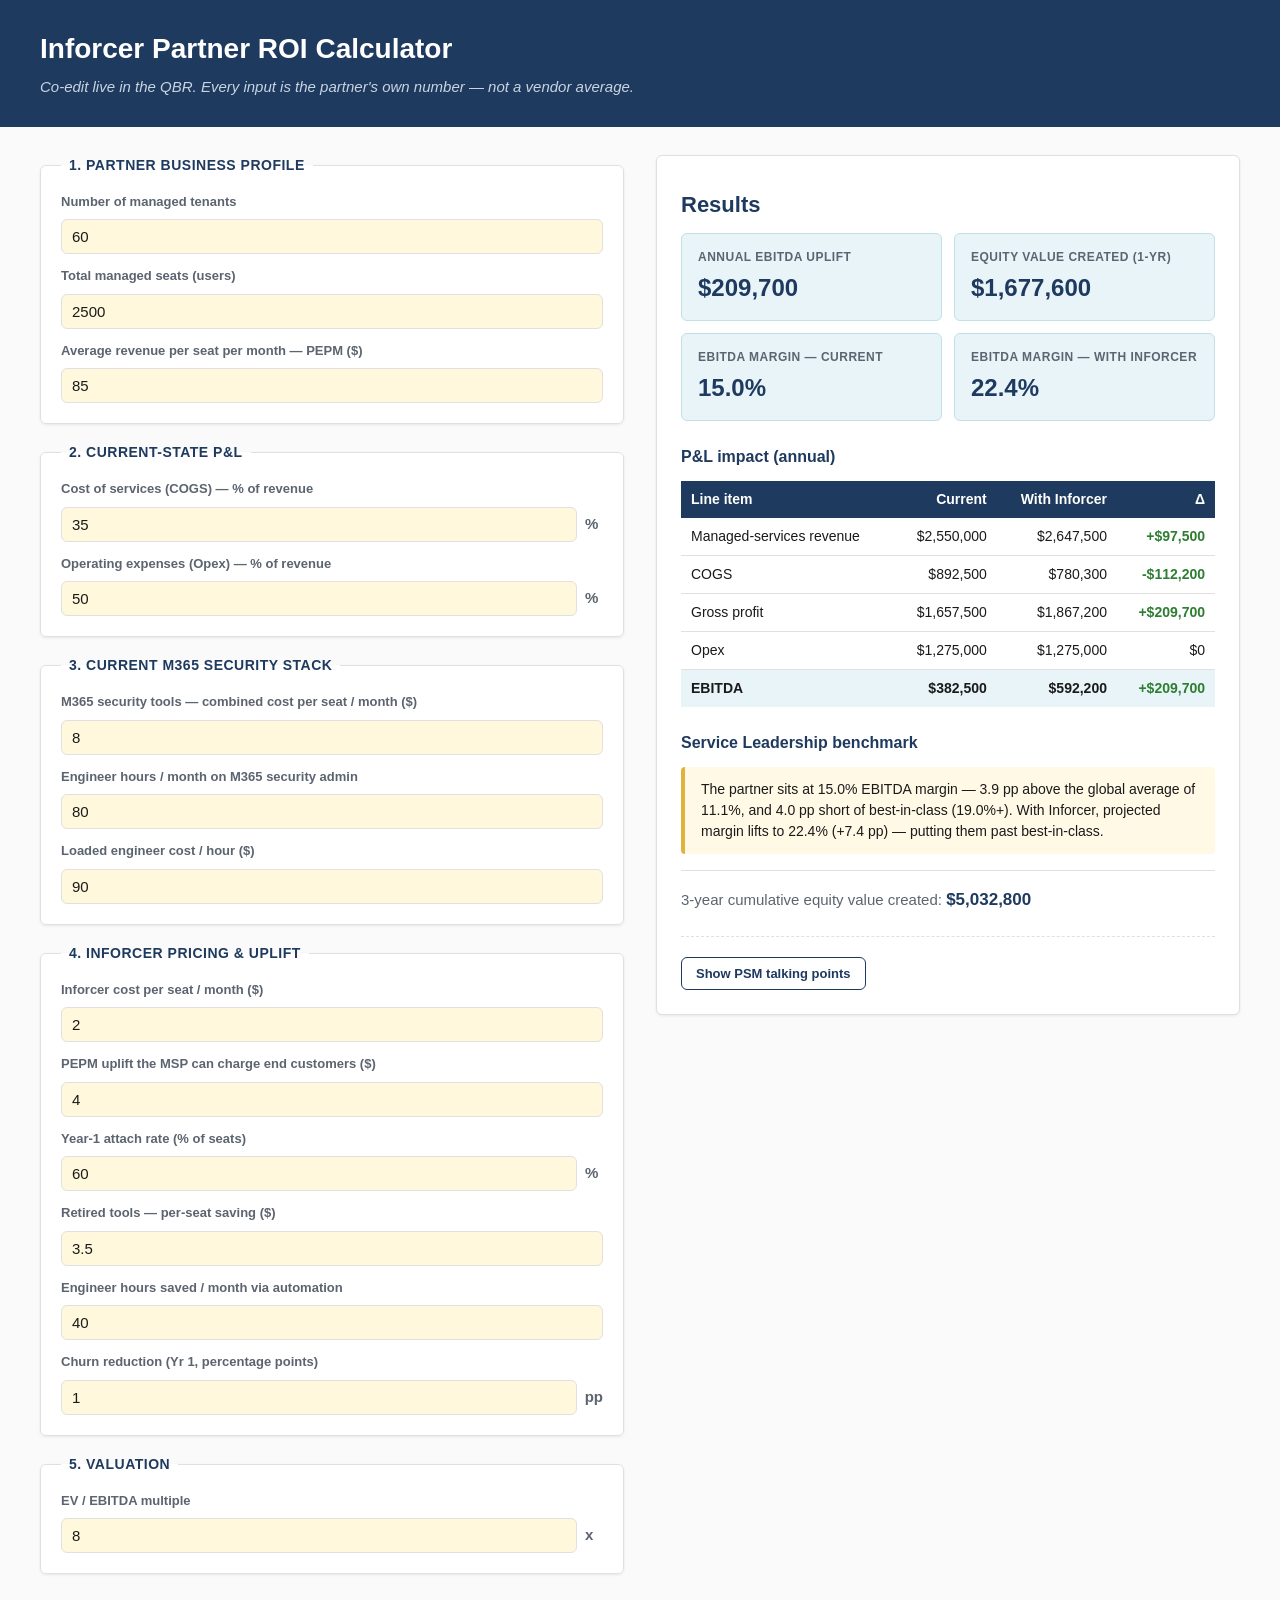
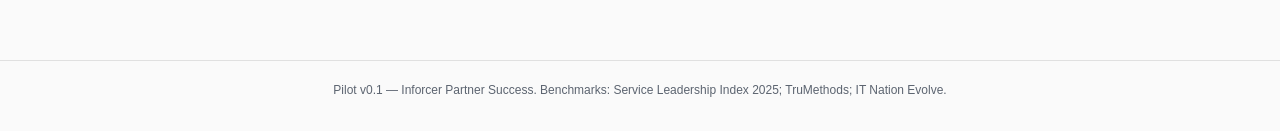
==== index.html @ 30054db0 "Add files via upload" ====
<!DOCTYPE html>
<html lang="en">
<head>
  <meta charset="UTF-8" />
  <meta name="viewport" content="width=device-width, initial-scale=1.0" />
  <title>Inforcer Partner ROI Calculator</title>
  <link rel="stylesheet" href="styles.css" />
</head>
<body>

  <header>
    <h1>Inforcer Partner ROI Calculator</h1>
    <p class="subtitle">
      Co-edit live in the QBR. Every input is the partner's own number — not a vendor average.
    </p>
  </header>

  <main>

    <!-- ============================================ -->
    <!-- LEFT SIDE: INPUTS                            -->
    <!-- ============================================ -->
    <section class="inputs">

      <!-- Group 1: Partner business profile -->
      <fieldset>
        <legend>1. Partner business profile</legend>

        <div class="field">
          <label for="tenants">Number of managed tenants</label>
          <input type="number" id="tenants" value="60" min="0" />
        </div>

        <div class="field">
          <label for="seats">Total managed seats (users)</label>
          <input type="number" id="seats" value="2500" min="0" />
        </div>

        <div class="field">
          <label for="pepm">Average revenue per seat per month — PEPM ($)</label>
          <input type="number" id="pepm" value="85" min="0" step="0.01" />
        </div>
      </fieldset>

      <!-- Group 2: Current P&L -->
      <fieldset>
        <legend>2. Current-state P&amp;L</legend>

        <div class="field">
          <label for="cogsPct">Cost of services (COGS) — % of revenue</label>
          <input type="number" id="cogsPct" value="35" min="0" max="100" step="0.1" />
          <span class="suffix">%</span>
        </div>

        <div class="field">
          <label for="opexPct">Operating expenses (Opex) — % of revenue</label>
          <input type="number" id="opexPct" value="50" min="0" max="100" step="0.1" />
          <span class="suffix">%</span>
        </div>
      </fieldset>

      <!-- Group 3: Current M365 security stack -->
      <fieldset>
        <legend>3. Current M365 security stack</legend>

        <div class="field">
          <label for="stackPerSeat">M365 security tools — combined cost per seat / month ($)</label>
          <input type="number" id="stackPerSeat" value="8" min="0" step="0.01" />
        </div>

        <div class="field">
          <label for="hrsMonth">Engineer hours / month on M365 security admin</label>
          <input type="number" id="hrsMonth" value="80" min="0" />
        </div>

        <div class="field">
          <label for="hrRate">Loaded engineer cost / hour ($)</label>
          <input type="number" id="hrRate" value="90" min="0" step="0.01" />
        </div>
      </fieldset>

      <!-- Group 4: Inforcer pricing & uplift -->
      <fieldset>
        <legend>4. Inforcer pricing &amp; uplift</legend>

        <div class="field">
          <label for="inforcerCost">Inforcer cost per seat / month ($)</label>
          <input type="number" id="inforcerCost" value="2" min="0" step="0.01" />
        </div>

        <div class="field">
          <label for="pepmUplift">PEPM uplift the MSP can charge end customers ($)</label>
          <input type="number" id="pepmUplift" value="4" min="0" step="0.01" />
        </div>

        <div class="field">
          <label for="attach">Year-1 attach rate (% of seats)</label>
          <input type="number" id="attach" value="60" min="0" max="100" step="1" />
          <span class="suffix">%</span>
        </div>

        <div class="field">
          <label for="toolSave">Retired tools — per-seat saving ($)</label>
          <input type="number" id="toolSave" value="3.5" min="0" step="0.01" />
        </div>

        <div class="field">
          <label for="hrsSaved">Engineer hours saved / month via automation</label>
          <input type="number" id="hrsSaved" value="40" min="0" />
        </div>

        <div class="field">
          <label for="churnRed">Churn reduction (Yr 1, percentage points)</label>
          <input type="number" id="churnRed" value="1" min="0" max="100" step="0.1" />
          <span class="suffix">pp</span>
        </div>
      </fieldset>

      <!-- Group 5: Valuation -->
      <fieldset>
        <legend>5. Valuation</legend>

        <div class="field">
          <label for="multiple">EV / EBITDA multiple</label>
          <input type="number" id="multiple" value="8" min="0" step="0.1" />
          <span class="suffix">x</span>
        </div>
      </fieldset>

    </section>

    <!-- ============================================ -->
    <!-- RIGHT SIDE: OUTPUTS                          -->
    <!-- ============================================ -->
    <section class="outputs">

      <h2>Results</h2>

      <!-- Headline KPIs -->
      <div class="kpi-grid">
        <div class="kpi">
          <div class="kpi-label">Annual EBITDA uplift</div>
          <div class="kpi-value" id="out-ebitda-uplift">—</div>
        </div>
        <div class="kpi">
          <div class="kpi-label">Equity value created (1-yr)</div>
          <div class="kpi-value" id="out-equity-value">—</div>
        </div>
        <div class="kpi">
          <div class="kpi-label">EBITDA margin — current</div>
          <div class="kpi-value" id="out-margin-current">—</div>
        </div>
        <div class="kpi">
          <div class="kpi-label">EBITDA margin — with Inforcer</div>
          <div class="kpi-value" id="out-margin-new">—</div>
        </div>
      </div>

      <!-- P&L breakdown -->
      <h3>P&amp;L impact (annual)</h3>
      <table class="pl-table">
        <thead>
          <tr>
            <th>Line item</th>
            <th>Current</th>
            <th>With Inforcer</th>
            <th>Δ</th>
          </tr>
        </thead>
        <tbody>
          <tr>
            <td>Managed-services revenue</td>
            <td id="out-rev-c">—</td>
            <td id="out-rev-n">—</td>
            <td id="out-rev-d">—</td>
          </tr>
          <tr>
            <td>COGS</td>
            <td id="out-cogs-c">—</td>
            <td id="out-cogs-n">—</td>
            <td id="out-cogs-d">—</td>
          </tr>
          <tr>
            <td>Gross profit</td>
            <td id="out-gp-c">—</td>
            <td id="out-gp-n">—</td>
            <td id="out-gp-d">—</td>
          </tr>
          <tr>
            <td>Opex</td>
            <td id="out-opex-c">—</td>
            <td id="out-opex-n">—</td>
            <td id="out-opex-d">—</td>
          </tr>
          <tr class="total-row">
            <td>EBITDA</td>
            <td id="out-ebitda-c">—</td>
            <td id="out-ebitda-n">—</td>
            <td id="out-ebitda-d">—</td>
          </tr>
        </tbody>
      </table>

      <!-- Benchmark -->
      <h3>Service Leadership benchmark</h3>
      <p class="benchmark" id="out-benchmark">
        Fill the form to see how this partner compares to the global MSP average (11.1%) and best-in-class (19%+).
      </p>

      <!-- 3-yr cumulative -->
      <p class="cumulative">
        3-year cumulative equity value created: <strong id="out-equity-3yr">—</strong>
      </p>

      <!-- PSM talking points (hidden by default — toggle on for internal use) -->
      <div class="psm-notes">
        <button
          id="toggle-anchors"
          class="toggle"
          type="button"
          aria-expanded="false"
          aria-controls="anchors-list"
        >Show PSM talking points</button>

        <ol id="anchors-list" class="anchors hidden">
          <li id="anchor-1">—</li>
          <li id="anchor-2">—</li>
          <li id="anchor-3">—</li>
          <li id="anchor-4">—</li>
          <li id="anchor-5">—</li>
          <li id="anchor-6">—</li>
        </ol>
      </div>

    </section>

  </main>

  <footer>
    <p>
      Pilot v0.1 — Inforcer Partner Success.
      Benchmarks: Service Leadership Index 2025; TruMethods; IT Nation Evolve.
    </p>
  </footer>

  <script src="script.js"></script>
</body>
</html>
---- styles.css ----
/* ============================================================
   Inforcer Partner ROI Calculator — styles
   ============================================================ */

/* ---- 1. Design tokens (colours, fonts, spacing) ---- */
:root {
  --navy: #1F3A5F;
  --navy-dark: #14253D;
  --accent: #2E86AB;
  --result-bg: #E8F4F8;
  --input-bg: #FFF8DC;
  --section-bg: #F2F2F2;
  --page-bg: #FAFAFA;
  --border: #E0E0E0;
  --text: #1A1A1A;
  --text-muted: #5C6470;
  --positive: #2E7D32;
  --negative: #C62828;

  --font-body: "Arial", "Helvetica Neue", Helvetica, sans-serif;
  --radius: 6px;
  --shadow: 0 1px 3px rgba(0, 0, 0, 0.08);
}

/* ---- 2. Reset + base ---- */
* {
  box-sizing: border-box;
}

body {
  font-family: var(--font-body);
  font-size: 15px;
  line-height: 1.5;
  color: var(--text);
  background: var(--page-bg);
  margin: 0;
  padding: 0;
}

h1, h2, h3 {
  color: var(--navy);
  margin: 0 0 12px 0;
}

h1 { font-size: 28px; font-weight: 700; }
h2 { font-size: 22px; font-weight: 700; margin-top: 8px; }
h3 { font-size: 16px; font-weight: 700; margin-top: 24px; }

p { margin: 0 0 12px 0; }

/* ---- 3. Page chrome (header, footer) ---- */
header {
  background: var(--navy);
  color: white;
  padding: 28px 40px;
}

header h1 { color: white; margin-bottom: 6px; }

.subtitle {
  color: #C8D4E1;
  font-style: italic;
  margin: 0;
}

footer {
  text-align: center;
  padding: 20px;
  color: var(--text-muted);
  font-size: 12px;
  border-top: 1px solid var(--border);
  margin-top: 40px;
}

/* ---- 4. Main two-column layout ---- */
main {
  max-width: 1280px;
  margin: 0 auto;
  padding: 28px 40px;
  display: grid;
  grid-template-columns: 1fr 1fr;
  gap: 32px;
}

/* On screens narrower than 900px, stack to one column */
@media (max-width: 900px) {
  main { grid-template-columns: 1fr; padding: 20px; }
  header { padding: 20px; }
}

/* ---- 5. Inputs side ---- */
.inputs fieldset {
  border: 1px solid var(--border);
  border-radius: var(--radius);
  padding: 16px 20px 20px 20px;
  margin: 0 0 18px 0;
  background: white;
  box-shadow: var(--shadow);
}

.inputs legend {
  font-weight: 700;
  color: var(--navy);
  padding: 0 8px;
  font-size: 14px;
  text-transform: uppercase;
  letter-spacing: 0.5px;
}

.field {
  display: flex;
  flex-wrap: wrap;          /* label wraps to its own line */
  align-items: center;
  gap: 8px;
  margin-bottom: 12px;
}

.field:last-child { margin-bottom: 0; }

.field label {
  flex-basis: 100%;          /* label takes the whole row */
  font-size: 13px;
  color: var(--text-muted);
  font-weight: 600;
}

.field input {
  flex: 1;                   /* input fills the remaining row */
  min-width: 0;
  padding: 8px 10px;
  font-family: var(--font-body);
  font-size: 15px;
  color: var(--text);
  background: var(--input-bg);
  border: 1px solid var(--border);
  border-radius: var(--radius);
}

.field input:focus {
  outline: none;
  border-color: var(--accent);
  box-shadow: 0 0 0 3px rgba(46, 134, 171, 0.18);
}

.field .suffix {
  font-weight: 600;
  color: var(--text-muted);
  min-width: 18px;
}

/* ---- 6. Outputs side ---- */
.outputs {
  background: white;
  border: 1px solid var(--border);
  border-radius: var(--radius);
  padding: 24px;
  box-shadow: var(--shadow);
  align-self: start;          /* don't stretch to match inputs height */
}

/* KPI grid: 2x2 on desktop, stacks on narrow screens */
.kpi-grid {
  display: grid;
  grid-template-columns: 1fr 1fr;
  gap: 12px;
  margin-bottom: 20px;
}

@media (max-width: 500px) {
  .kpi-grid { grid-template-columns: 1fr; }
}

.kpi {
  background: var(--result-bg);
  border: 1px solid #BFDFE9;
  border-radius: var(--radius);
  padding: 14px 16px;
}

.kpi-label {
  font-size: 12px;
  color: var(--text-muted);
  text-transform: uppercase;
  letter-spacing: 0.5px;
  font-weight: 600;
  margin-bottom: 4px;
}

.kpi-value {
  font-size: 24px;
  font-weight: 700;
  color: var(--navy);
}

/* P&L table */
.pl-table {
  width: 100%;
  border-collapse: collapse;
  margin-bottom: 8px;
  font-size: 14px;
}

.pl-table th,
.pl-table td {
  padding: 8px 10px;
  text-align: right;
  border-bottom: 1px solid var(--border);
}

.pl-table th:first-child,
.pl-table td:first-child {
  text-align: left;
}

.pl-table thead th {
  background: var(--navy);
  color: white;
  font-weight: 700;
  border-bottom: none;
}

.pl-table tbody tr:hover {
  background: #FAFCFD;
}

.pl-table .total-row {
  font-weight: 700;
  background: var(--result-bg);
}

.pl-table .total-row td {
  border-bottom: none;
}

/* Delta colour helpers — JavaScript will add these classes */
.positive { color: var(--positive); font-weight: 600; }
.negative { color: var(--negative); font-weight: 600; }

/* Benchmark callout */
.benchmark {
  background: #FFF9E6;
  border-left: 4px solid #E0B341;
  padding: 12px 16px;
  border-radius: 4px;
  font-size: 14px;
  color: var(--text);
}

.cumulative {
  margin-top: 16px;
  padding-top: 16px;
  border-top: 1px solid var(--border);
  color: var(--text-muted);
}

.cumulative strong {
  color: var(--navy);
  font-size: 17px;
}

/* PSM talking-points block */
.psm-notes {
  margin-top: 24px;
  padding-top: 20px;
  border-top: 1px dashed var(--border);
}

.toggle {
  background: white;
  color: var(--navy);
  border: 1px solid var(--navy);
  padding: 8px 14px;
  border-radius: var(--radius);
  font-family: var(--font-body);
  font-size: 13px;
  font-weight: 600;
  cursor: pointer;
  transition: background 0.15s ease;
}

.toggle:hover {
  background: var(--navy);
  color: white;
}

.anchors {
  margin: 16px 0 0 0;
  padding: 16px 16px 16px 36px;
  background: #FFF3F0;
  border-left: 4px solid #C44536;
  border-radius: 4px;
  font-size: 14px;
}

.anchors::before {
  content: "PSM only — internal talking points";
  display: block;
  font-size: 11px;
  font-weight: 700;
  color: #C44536;
  text-transform: uppercase;
  letter-spacing: 0.5px;
  margin-left: -20px;
  margin-bottom: 10px;
}

.anchors li {
  margin-bottom: 8px;
  line-height: 1.45;
}

.anchors li:last-child { margin-bottom: 0; }

.hidden { display: none; }
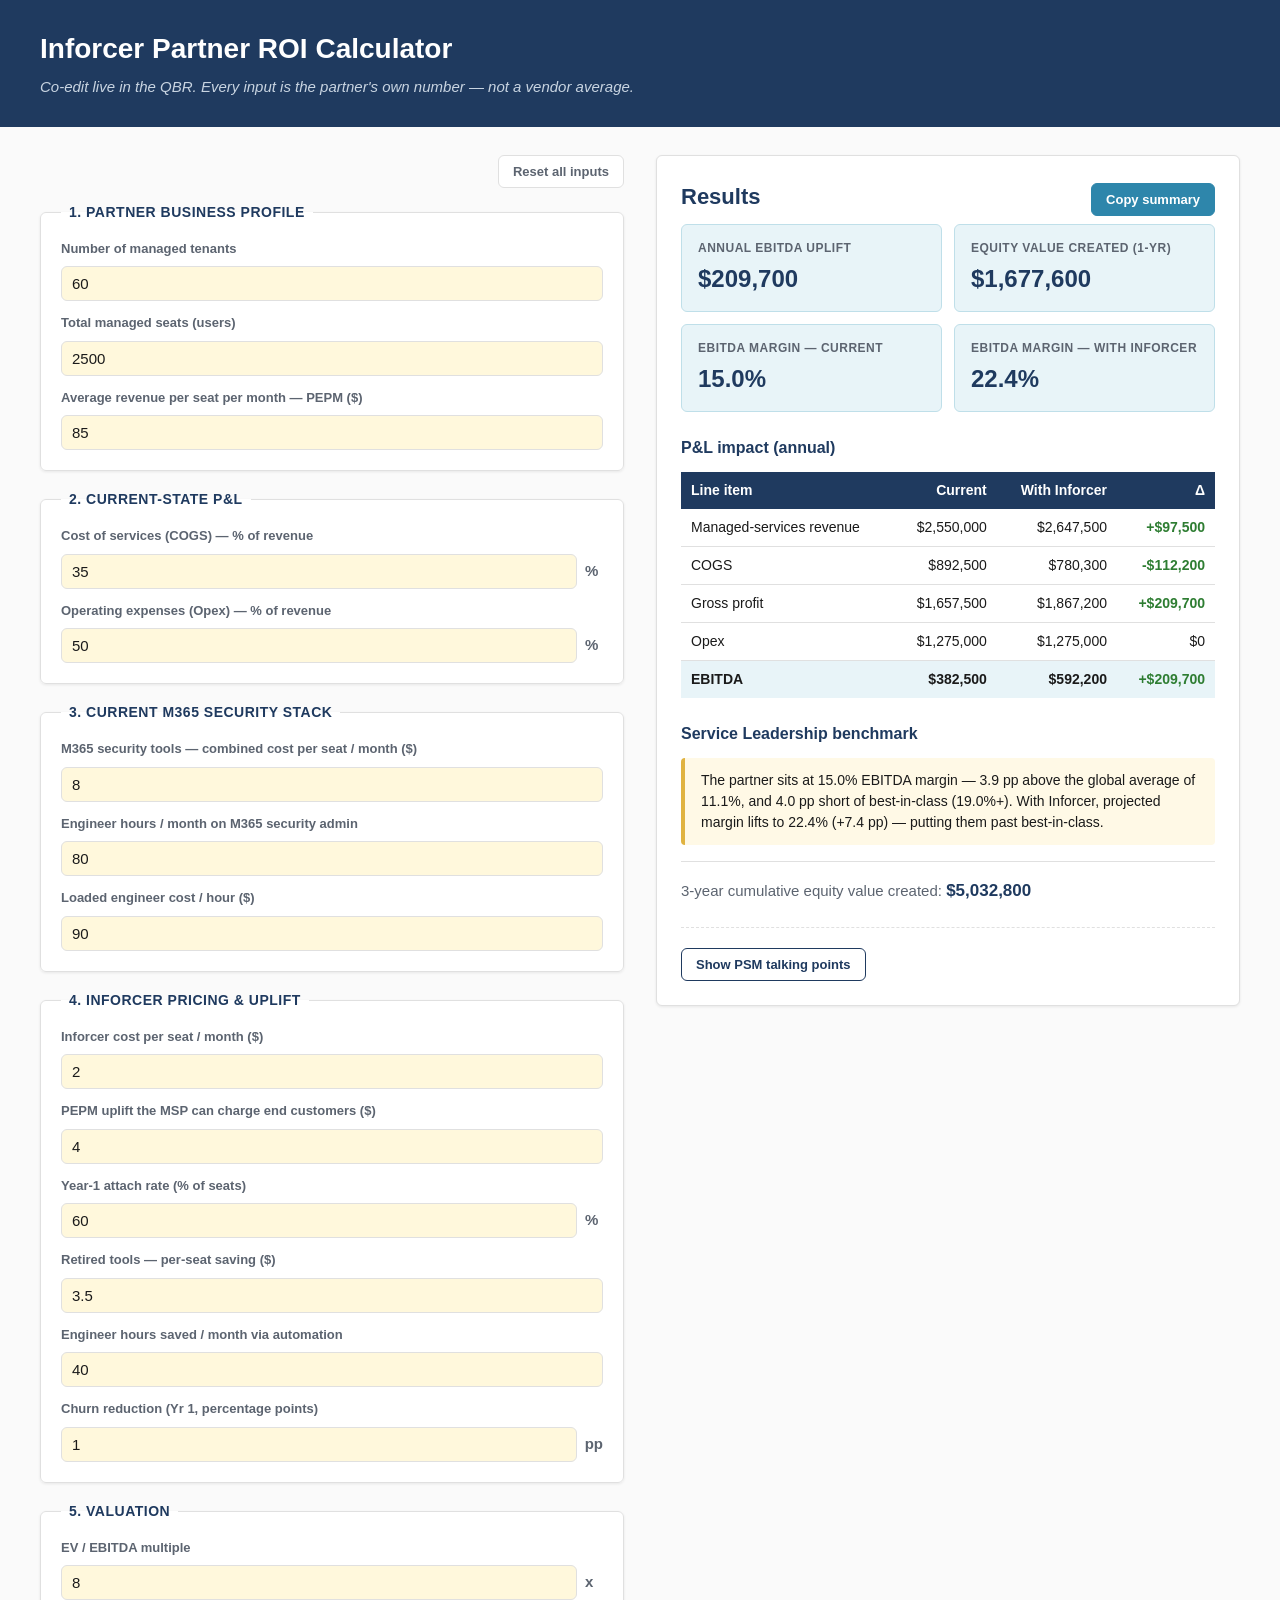
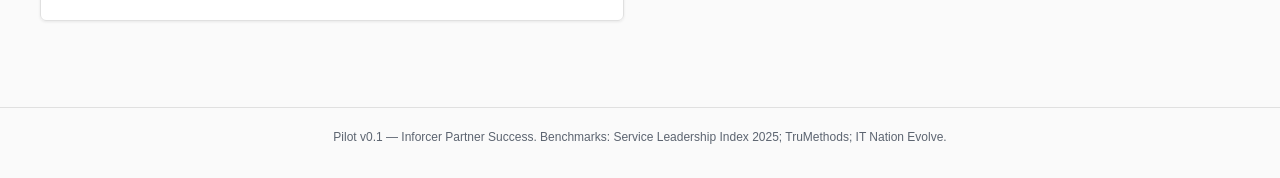
==== commit 50ebc533: "Add files via upload v0.2 — Add Reset, Copy summary, Print-to-PDF" ====
--- a/index.html
+++ b/index.html
@@ -15,12 +15,25 @@
     </p>
   </header>
 
+  <!-- Print-only header. Hidden on screen, shows on Cmd/Ctrl+P -->
+  <div class="print-only print-header">
+    <h1>Inforcer Partner ROI — Summary</h1>
+    <p>Prepared <span id="print-date"></span> · All figures derived from partner-supplied inputs.</p>
+  </div>
+
   <main>
 
     <!-- ============================================ -->
     <!-- LEFT SIDE: INPUTS                            -->
     <!-- ============================================ -->
     <section class="inputs">
+
+      <!-- Toolbar: Reset button sits above the input groups -->
+      <div class="toolbar">
+        <button id="reset-inputs" type="button" class="btn-secondary">
+          Reset all inputs
+        </button>
+      </div>
 
       <!-- Group 1: Partner business profile -->
       <fieldset>
@@ -134,7 +147,13 @@
     <!-- ============================================ -->
     <section class="outputs">
 
-      <h2>Results</h2>
+      <!-- Toolbar: Results heading + Copy summary button on one row -->
+      <div class="outputs-header">
+        <h2>Results</h2>
+        <button id="copy-summary" type="button" class="btn-primary">
+          Copy summary
+        </button>
+      </div>
 
       <!-- Headline KPIs -->
       <div class="kpi-grid">
--- a/styles.css
+++ b/styles.css
@@ -312,3 +312,119 @@
 .anchors li:last-child { margin-bottom: 0; }
 
 .hidden { display: none; }
+
+/* ---- 8. Toolbar + secondary/primary buttons ---- */
+.toolbar {
+  margin-bottom: 14px;
+  display: flex;
+  justify-content: flex-end;
+}
+
+.btn-secondary,
+.btn-primary {
+  font-family: var(--font-body);
+  font-size: 13px;
+  font-weight: 600;
+  padding: 8px 14px;
+  border-radius: var(--radius);
+  cursor: pointer;
+  transition: background 0.15s ease, color 0.15s ease, border-color 0.15s ease;
+}
+
+.btn-secondary {
+  background: white;
+  color: var(--text-muted);
+  border: 1px solid var(--border);
+}
+
+.btn-secondary:hover {
+  background: var(--section-bg);
+  color: var(--text);
+}
+
+.btn-primary {
+  background: var(--accent);
+  color: white;
+  border: 1px solid var(--accent);
+}
+
+.btn-primary:hover {
+  background: #246B8C;
+  border-color: #246B8C;
+}
+
+/* Two-second visual confirmation after Copy clicked */
+.btn-primary.copied {
+  background: var(--positive);
+  border-color: var(--positive);
+}
+
+.outputs-header {
+  display: flex;
+  justify-content: space-between;
+  align-items: baseline;
+  gap: 12px;
+  margin-bottom: 8px;
+}
+
+.outputs-header h2 { margin: 0; }
+
+/* ---- 9. Print stylesheet ---- */
+/* Default: hide print-only block on screen */
+.print-only { display: none; }
+.print-header h1 { color: var(--navy); margin-bottom: 4px; }
+.print-header p { color: var(--text-muted); font-size: 13px; }
+
+@media print {
+  /* Strip away anything that isn't the partner-facing leave-behind */
+  header,
+  footer,
+  .inputs,
+  .toolbar,
+  .outputs-header button,
+  .psm-notes {
+    display: none !important;
+  }
+
+  /* Reveal the print-only header instead */
+  .print-only { display: block; }
+  .print-header {
+    padding: 0 0 12px 0;
+    border-bottom: 2px solid var(--navy);
+    margin-bottom: 16px;
+  }
+
+  /* Stretch outputs to fill the page */
+  body { background: white; font-size: 11pt; }
+  main {
+    display: block;
+    max-width: 100%;
+    padding: 16px 24px;
+  }
+  .outputs {
+    box-shadow: none;
+    border: none;
+    padding: 0;
+  }
+
+  /* Keep KPIs and tables from splitting across pages */
+  .kpi-grid,
+  .pl-table,
+  .benchmark {
+    page-break-inside: avoid;
+  }
+
+  /* Lighten heavy backgrounds — saves toner, prints cleaner */
+  .pl-table thead th {
+    background: white;
+    color: var(--navy);
+    border-bottom: 2px solid var(--navy);
+  }
+  .pl-table .total-row {
+    background: var(--section-bg);
+  }
+  .kpi {
+    background: var(--section-bg);
+    border-color: var(--border);
+  }
+}
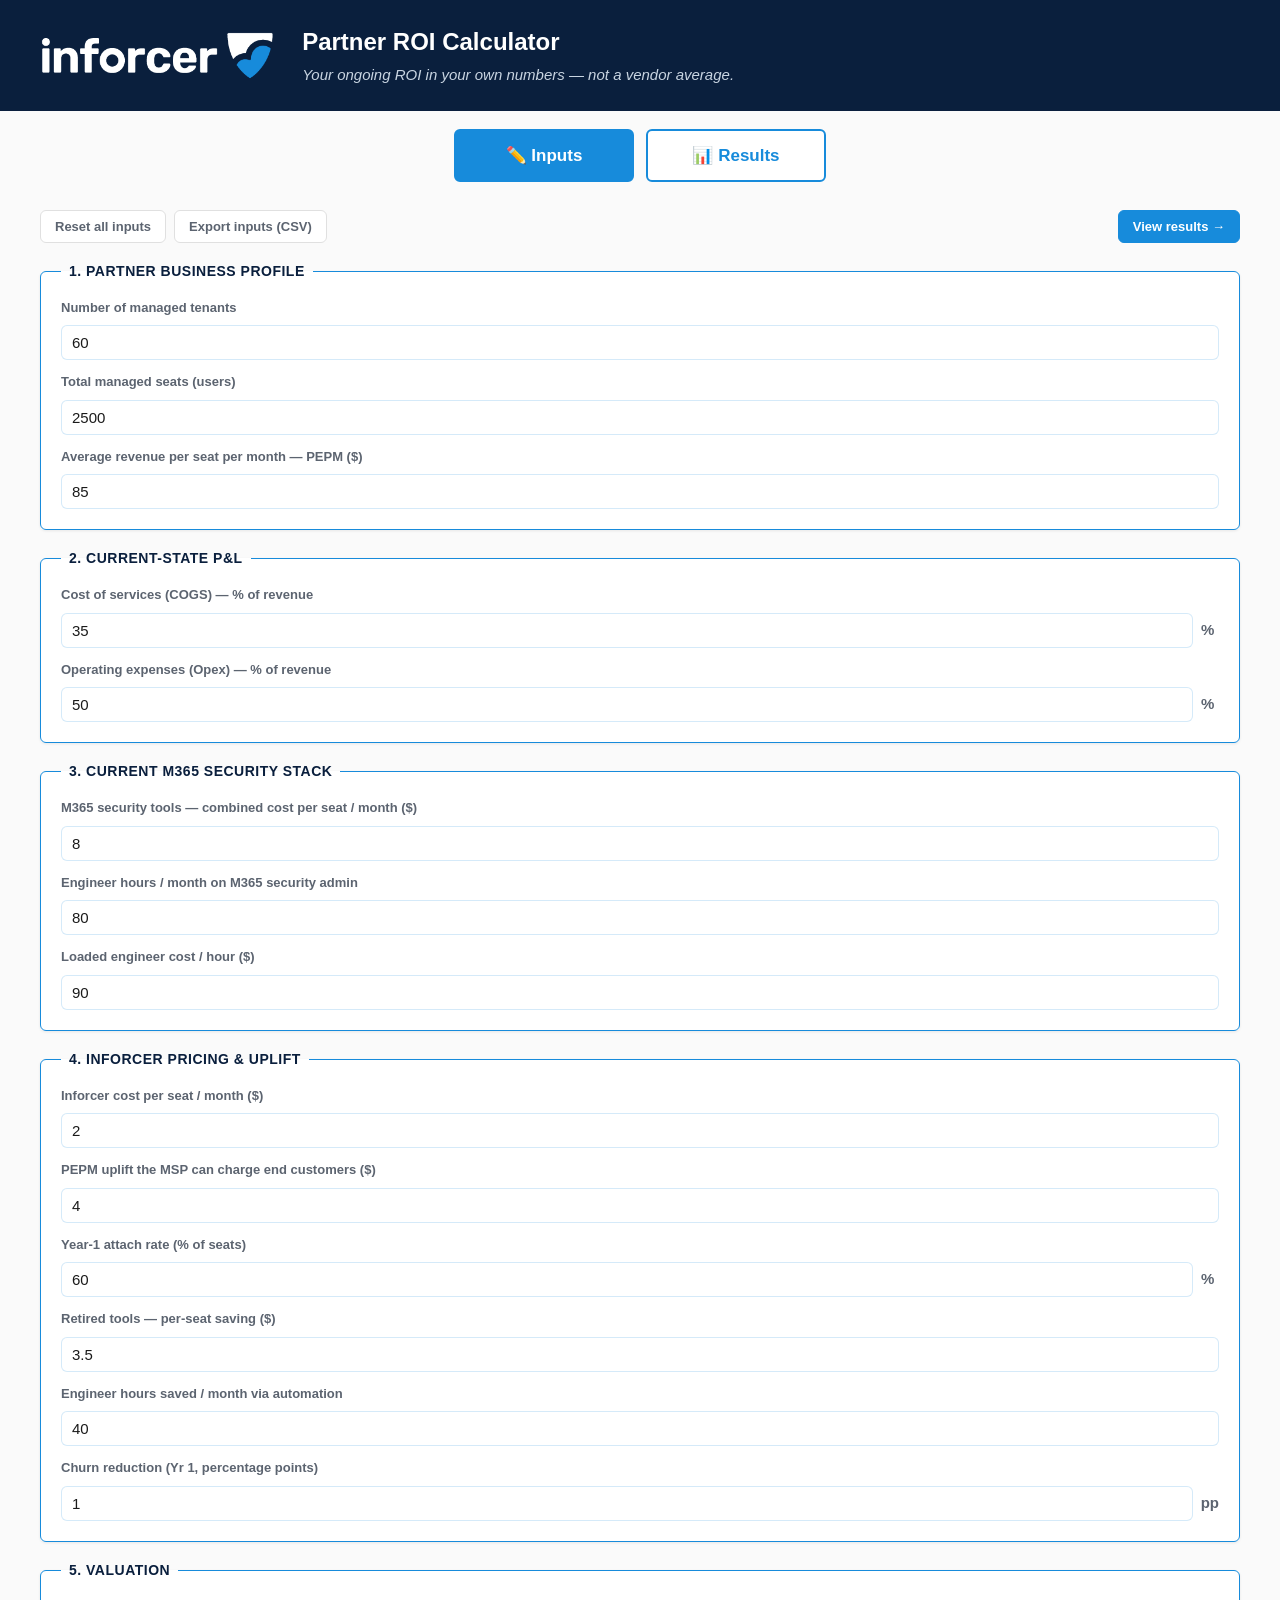
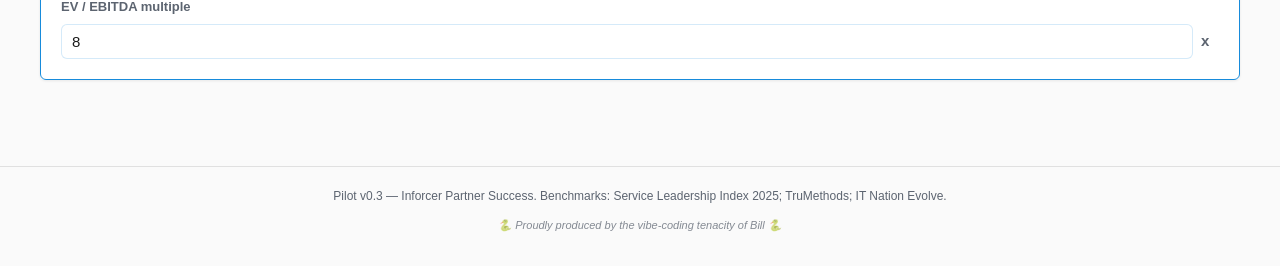
==== commit 802185d4: "Add files via upload v0.3 polish: faded input outlines, brand-blue buttons, KPI icons, hero cumulati" ====
--- a/index.html
+++ b/index.html
@@ -8,11 +8,23 @@
 </head>
 <body>
 
+  <!-- ============================================ -->
+  <!-- HEADER / BRAND BANNER                        -->
+  <!-- ============================================ -->
+  <!-- The .brand block holds the Inforcer logo (white wordmark + blue
+       tick). To swap for a different version, replace the src below. -->
   <header>
-    <h1>Inforcer Partner ROI Calculator</h1>
-    <p class="subtitle">
-      Co-edit live in the QBR. Every input is the partner's own number — not a vendor average.
-    </p>
+    <div class="header-inner">
+      <div class="brand">
+        <img src="inforcer-logo.png" alt="Inforcer" />
+      </div>
+      <div class="brand-text">
+        <h1>Partner ROI Calculator</h1>
+        <p class="subtitle">
+          Your ongoing ROI in your own numbers — not a vendor average.
+        </p>
+      </div>
+    </div>
   </header>
 
   <!-- Print-only header. Hidden on screen, shows on Cmd/Ctrl+P -->
@@ -21,18 +33,56 @@
     <p>Prepared <span id="print-date"></span> · All figures derived from partner-supplied inputs.</p>
   </div>
 
+  <!-- ============================================ -->
+  <!-- TAB STRIP                                    -->
+  <!-- ============================================ -->
+  <!-- A tablist is just a row of buttons. Each button controls
+       one panel via aria-controls. JavaScript toggles a .hidden
+       class on the panels and an .active class on the buttons. -->
+  <nav class="tabstrip" role="tablist" aria-label="Calculator views">
+    <button
+      id="tab-inputs"
+      class="tab active"
+      role="tab"
+      aria-selected="true"
+      aria-controls="panel-inputs"
+      type="button"
+    >✏️ Inputs</button>
+    <button
+      id="tab-results"
+      class="tab"
+      role="tab"
+      aria-selected="false"
+      aria-controls="panel-results"
+      type="button"
+    >📊 Results</button>
+  </nav>
+
   <main>
 
     <!-- ============================================ -->
-    <!-- LEFT SIDE: INPUTS                            -->
+    <!-- PANEL 1: INPUTS                              -->
     <!-- ============================================ -->
-    <section class="inputs">
-
-      <!-- Toolbar: Reset button sits above the input groups -->
-      <div class="toolbar">
+    <section
+      class="inputs panel"
+      id="panel-inputs"
+      role="tabpanel"
+      aria-labelledby="tab-inputs"
+    >
+
+      <!-- Toolbar: Reset on the left, Export CSV in the middle,
+           a primary "View results →" button on the right that
+           jumps the user to the results tab. -->
+      <div class="toolbar toolbar-inputs">
         <button id="reset-inputs" type="button" class="btn-secondary">
           Reset all inputs
         </button>
+        <button id="export-inputs" type="button" class="btn-secondary">
+          Export inputs (CSV)
+        </button>
+        <button id="go-results" type="button" class="btn-primary">
+          View results →
+        </button>
       </div>
 
       <!-- Group 1: Partner business profile -->
@@ -143,34 +193,47 @@
     </section>
 
     <!-- ============================================ -->
-    <!-- RIGHT SIDE: OUTPUTS                          -->
+    <!-- PANEL 2: RESULTS                             -->
     <!-- ============================================ -->
-    <section class="outputs">
-
-      <!-- Toolbar: Results heading + Copy summary button on one row -->
+    <section
+      class="outputs panel hidden"
+      id="panel-results"
+      role="tabpanel"
+      aria-labelledby="tab-results"
+    >
+
+      <!-- Results toolbar -->
       <div class="outputs-header">
         <h2>Results</h2>
-        <button id="copy-summary" type="button" class="btn-primary">
-          Copy summary
-        </button>
+        <div class="results-actions">
+          <button id="back-inputs" type="button" class="btn-secondary">
+            ← Edit inputs
+          </button>
+          <button id="copy-summary" type="button" class="btn-secondary">
+            Copy summary
+          </button>
+          <button id="download-pdf" type="button" class="btn-primary">
+            Download as PDF
+          </button>
+        </div>
       </div>
 
       <!-- Headline KPIs -->
       <div class="kpi-grid">
         <div class="kpi">
-          <div class="kpi-label">Annual EBITDA uplift</div>
+          <div class="kpi-label">📈 Annual EBITDA uplift</div>
           <div class="kpi-value" id="out-ebitda-uplift">—</div>
         </div>
         <div class="kpi">
-          <div class="kpi-label">Equity value created (1-yr)</div>
+          <div class="kpi-label">💎 Equity value created (1-yr)</div>
           <div class="kpi-value" id="out-equity-value">—</div>
         </div>
         <div class="kpi">
-          <div class="kpi-label">EBITDA margin — current</div>
+          <div class="kpi-label">📍 EBITDA margin — current</div>
           <div class="kpi-value" id="out-margin-current">—</div>
         </div>
         <div class="kpi">
-          <div class="kpi-label">EBITDA margin — with Inforcer</div>
+          <div class="kpi-label">🚀 EBITDA margin — with Inforcer</div>
           <div class="kpi-value" id="out-margin-new">—</div>
         </div>
       </div>
@@ -228,7 +291,8 @@
 
       <!-- 3-yr cumulative -->
       <p class="cumulative">
-        3-year cumulative equity value created: <strong id="out-equity-3yr">—</strong>
+        💰 3-year cumulative equity value created
+        <strong id="out-equity-3yr">—</strong>
       </p>
 
       <!-- PSM talking points (hidden by default — toggle on for internal use) -->
@@ -257,8 +321,11 @@
 
   <footer>
     <p>
-      Pilot v0.1 — Inforcer Partner Success.
+      Pilot v0.3 — Inforcer Partner Success.
       Benchmarks: Service Leadership Index 2025; TruMethods; IT Nation Evolve.
+    </p>
+    <p class="signoff">
+      🐍 Proudly produced by the vibe-coding tenacity of Bill 🐍
     </p>
   </footer>
 
--- a/styles.css
+++ b/styles.css
@@ -1,11 +1,16 @@
 /* ============================================================
-   Inforcer Partner ROI Calculator — styles
+   Inforcer Partner ROI Calculator — styles  (v0.3)
    ============================================================ */
 
-/* ---- 1. Design tokens (colours, fonts, spacing) ---- */
+/* ---- 1. Design tokens (colours, fonts, spacing) ----
+   Two Inforcer brand colours. --inforcer-blue is the deep navy used
+   for the header (lets the white-and-blue logo pop), and the lighter
+   --inforcer-blue-light is the official brand blue lifted directly
+   from the logo PNG — used for the tab underline, primary buttons,
+   KPI numbers, and accents. Re-skin the whole site from these two. */
 :root {
-  --navy: #1F3A5F;
-  --navy-dark: #14253D;
+  --inforcer-blue: #0A1F3D;       /* deep navy — header background */
+  --inforcer-blue-light: #178BDB; /* official Inforcer brand blue (from logo) */
   --accent: #2E86AB;
   --result-bg: #E8F4F8;
   --input-bg: #FFF8DC;
@@ -23,9 +28,7 @@
 }
 
 /* ---- 2. Reset + base ---- */
-* {
-  box-sizing: border-box;
-}
+* { box-sizing: border-box; }
 
 body {
   font-family: var(--font-body);
@@ -38,7 +41,7 @@
 }
 
 h1, h2, h3 {
-  color: var(--navy);
+  color: var(--inforcer-blue);
   margin: 0 0 12px 0;
 }
 
@@ -48,19 +51,48 @@
 
 p { margin: 0 0 12px 0; }
 
-/* ---- 3. Page chrome (header, footer) ---- */
+/* ---- 3. Page chrome (header, footer) ----
+   The header is a flex row: logo on the left, title block on the right.
+   On narrow screens it stacks. */
 header {
-  background: var(--navy);
-  color: white;
-  padding: 28px 40px;
-}
-
-header h1 { color: white; margin-bottom: 6px; }
+  background: var(--inforcer-blue);
+  color: white;
+  padding: 24px 40px;
+}
+
+.header-inner {
+  max-width: 1280px;
+  margin: 0 auto;
+  display: flex;
+  align-items: center;
+  gap: 28px;
+  flex-wrap: wrap;
+}
+
+/* The brand block holds the Inforcer logo (white wordmark + blue tick).
+   The image sits at 48px tall on desktop, 36px on mobile. */
+.brand {
+  display: flex;
+  align-items: center;
+}
+
+.brand img {
+  height: 48px;
+  width: auto;
+  display: block;
+}
+
+.brand-text h1 {
+  color: white;
+  margin: 0 0 4px 0;
+  font-size: 24px;
+}
 
 .subtitle {
   color: #C8D4E1;
   font-style: italic;
   margin: 0;
+  font-size: 15px;
 }
 
 footer {
@@ -72,25 +104,80 @@
   margin-top: 40px;
 }
 
-/* ---- 4. Main two-column layout ---- */
+footer .signoff {
+  margin-top: 4px;
+  font-size: 11px;
+  font-style: italic;
+  font-weight: 400;
+  color: var(--text-muted);
+  opacity: 0.75;
+}
+
+/* ---- 4. Tab strip ----
+   Two brand-blue tile buttons, centred under the header. Inactive
+   tab gets a thin brand-blue outline (a "ghost" tile); active tab
+   is filled solid so you can tell them apart at a glance. */
+.tabstrip {
+  max-width: 1280px;
+  margin: 0 auto;
+  padding: 18px 40px 0 40px;
+  display: flex;
+  justify-content: center;
+  gap: 12px;
+  background: var(--page-bg);
+}
+
+.tab {
+  background: white;
+  border: 2px solid var(--inforcer-blue-light);
+  color: var(--inforcer-blue-light);
+  padding: 14px 36px;
+  font-family: var(--font-body);
+  font-size: 17px;
+  font-weight: 700;
+  cursor: pointer;
+  border-radius: var(--radius);
+  min-width: 180px;
+  transition: background 0.15s ease, color 0.15s ease;
+}
+
+.tab:hover {
+  background: rgba(23, 139, 219, 0.08);
+}
+
+.tab.active {
+  background: var(--inforcer-blue-light);
+  color: white;
+}
+
+.tab.active:hover {
+  background: var(--inforcer-blue-light);
+  color: white;
+}
+
+/* ---- 5. Main layout ----
+   No more two-column grid — each panel takes the full width. */
 main {
   max-width: 1280px;
   margin: 0 auto;
   padding: 28px 40px;
-  display: grid;
-  grid-template-columns: 1fr 1fr;
-  gap: 32px;
-}
-
-/* On screens narrower than 900px, stack to one column */
-@media (max-width: 900px) {
-  main { grid-template-columns: 1fr; padding: 20px; }
+}
+
+.panel { display: block; }
+.panel.hidden { display: none; }
+
+@media (max-width: 700px) {
+  main { padding: 20px; }
   header { padding: 20px; }
-}
-
-/* ---- 5. Inputs side ---- */
+  .tabstrip { padding: 0 20px; }
+  .header-inner { gap: 16px; }
+  .brand img { height: 36px; }
+  .brand-text h1 { font-size: 20px; }
+}
+
+/* ---- 6. Inputs panel ---- */
 .inputs fieldset {
-  border: 1px solid var(--border);
+  border: 1.5px solid var(--inforcer-blue-light);
   border-radius: var(--radius);
   padding: 16px 20px 20px 20px;
   margin: 0 0 18px 0;
@@ -100,7 +187,7 @@
 
 .inputs legend {
   font-weight: 700;
-  color: var(--navy);
+  color: var(--inforcer-blue);
   padding: 0 8px;
   font-size: 14px;
   text-transform: uppercase;
@@ -109,7 +196,7 @@
 
 .field {
   display: flex;
-  flex-wrap: wrap;          /* label wraps to its own line */
+  flex-wrap: wrap;
   align-items: center;
   gap: 8px;
   margin-bottom: 12px;
@@ -118,28 +205,28 @@
 .field:last-child { margin-bottom: 0; }
 
 .field label {
-  flex-basis: 100%;          /* label takes the whole row */
+  flex-basis: 100%;
   font-size: 13px;
   color: var(--text-muted);
   font-weight: 600;
 }
 
 .field input {
-  flex: 1;                   /* input fills the remaining row */
+  flex: 1;
   min-width: 0;
   padding: 8px 10px;
   font-family: var(--font-body);
   font-size: 15px;
   color: var(--text);
-  background: var(--input-bg);
-  border: 1px solid var(--border);
+  background: white;
+  border: 1px solid rgba(23, 139, 219, 0.18);
   border-radius: var(--radius);
 }
 
 .field input:focus {
   outline: none;
-  border-color: var(--accent);
-  box-shadow: 0 0 0 3px rgba(46, 134, 171, 0.18);
+  border-color: var(--inforcer-blue);
+  box-shadow: 0 0 0 3px rgba(23, 139, 219, 0.20);
 }
 
 .field .suffix {
@@ -148,14 +235,13 @@
   min-width: 18px;
 }
 
-/* ---- 6. Outputs side ---- */
+/* ---- 7. Outputs panel ---- */
 .outputs {
   background: white;
-  border: 1px solid var(--border);
+  border: 1.5px solid var(--inforcer-blue-light);
   border-radius: var(--radius);
   padding: 24px;
   box-shadow: var(--shadow);
-  align-self: start;          /* don't stretch to match inputs height */
 }
 
 /* KPI grid: 2x2 on desktop, stacks on narrow screens */
@@ -172,7 +258,7 @@
 
 .kpi {
   background: var(--result-bg);
-  border: 1px solid #BFDFE9;
+  border: 1.5px solid var(--inforcer-blue-light);
   border-radius: var(--radius);
   padding: 14px 16px;
 }
@@ -189,7 +275,7 @@
 .kpi-value {
   font-size: 24px;
   font-weight: 700;
-  color: var(--navy);
+  color: var(--inforcer-blue-light);
 }
 
 /* P&L table */
@@ -208,31 +294,39 @@
 }
 
 .pl-table th:first-child,
-.pl-table td:first-child {
-  text-align: left;
+.pl-table td:first-child { text-align: left; }
+
+/* Line-item column — the labels down the left edge. */
+.pl-table tbody td:first-child {
+  color: var(--inforcer-blue-light);
+  font-weight: 600;
+}
+
+/* Calculated output cells — Current and With-Inforcer columns. The
+   Δ column is left alone so the .positive / .negative semantic
+   colours can still apply there. */
+.pl-table tbody td:nth-child(2),
+.pl-table tbody td:nth-child(3) {
+  color: var(--inforcer-blue-light);
+  font-weight: 600;
 }
 
 .pl-table thead th {
-  background: var(--navy);
+  background: var(--inforcer-blue-light);
   color: white;
   font-weight: 700;
   border-bottom: none;
 }
 
-.pl-table tbody tr:hover {
-  background: #FAFCFD;
-}
+.pl-table tbody tr:hover { background: #FAFCFD; }
 
 .pl-table .total-row {
   font-weight: 700;
   background: var(--result-bg);
 }
 
-.pl-table .total-row td {
-  border-bottom: none;
-}
-
-/* Delta colour helpers — JavaScript will add these classes */
+.pl-table .total-row td { border-bottom: none; }
+
 .positive { color: var(--positive); font-weight: 600; }
 .negative { color: var(--negative); font-weight: 600; }
 
@@ -247,15 +341,25 @@
 }
 
 .cumulative {
-  margin-top: 16px;
-  padding-top: 16px;
-  border-top: 1px solid var(--border);
-  color: var(--text-muted);
+  margin-top: 20px;
+  padding: 18px 20px;
+  background: var(--result-bg);
+  border: 1.5px solid var(--inforcer-blue-light);
+  border-radius: var(--radius);
+  text-align: center;
+  color: var(--text-muted);
+  font-size: 15px;
+  font-weight: 600;
+  text-transform: uppercase;
+  letter-spacing: 0.5px;
 }
 
 .cumulative strong {
-  color: var(--navy);
-  font-size: 17px;
+  display: block;
+  margin-top: 6px;
+  color: var(--inforcer-blue-light);
+  font-size: 28px;
+  letter-spacing: 0;
 }
 
 /* PSM talking-points block */
@@ -266,20 +370,21 @@
 }
 
 .toggle {
-  background: white;
-  color: var(--navy);
-  border: 1px solid var(--navy);
+  background: var(--inforcer-blue-light);
+  color: white;
+  border: 1px solid var(--inforcer-blue-light);
   padding: 8px 14px;
   border-radius: var(--radius);
   font-family: var(--font-body);
   font-size: 13px;
   font-weight: 600;
   cursor: pointer;
-  transition: background 0.15s ease;
+  transition: background 0.15s ease, border-color 0.15s ease;
 }
 
 .toggle:hover {
-  background: var(--navy);
+  background: var(--inforcer-blue);
+  border-color: var(--inforcer-blue);
   color: white;
 }
 
@@ -313,12 +418,16 @@
 
 .hidden { display: none; }
 
-/* ---- 8. Toolbar + secondary/primary buttons ---- */
+/* ---- 8. Toolbars + buttons ---- */
 .toolbar {
-  margin-bottom: 14px;
-  display: flex;
-  justify-content: flex-end;
-}
+  margin-bottom: 18px;
+  display: flex;
+  gap: 8px;
+  flex-wrap: wrap;
+}
+
+.toolbar-inputs { justify-content: flex-start; }
+.toolbar-inputs #go-results { margin-left: auto; }
 
 .btn-secondary,
 .btn-primary {
@@ -343,86 +452,85 @@
 }
 
 .btn-primary {
-  background: var(--accent);
-  color: white;
-  border: 1px solid var(--accent);
+  background: var(--inforcer-blue-light);
+  color: white;
+  border: 1px solid var(--inforcer-blue-light);
 }
 
 .btn-primary:hover {
-  background: #246B8C;
-  border-color: #246B8C;
-}
-
-/* Two-second visual confirmation after Copy clicked */
+  background: var(--inforcer-blue);
+  border-color: var(--inforcer-blue);
+}
+
+.btn-secondary.copied,
 .btn-primary.copied {
   background: var(--positive);
   border-color: var(--positive);
+  color: white;
 }
 
 .outputs-header {
   display: flex;
   justify-content: space-between;
-  align-items: baseline;
+  align-items: center;
   gap: 12px;
-  margin-bottom: 8px;
+  margin-bottom: 12px;
+  flex-wrap: wrap;
 }
 
 .outputs-header h2 { margin: 0; }
 
+.results-actions {
+  display: flex;
+  gap: 8px;
+  flex-wrap: wrap;
+}
+
 /* ---- 9. Print stylesheet ---- */
-/* Default: hide print-only block on screen */
 .print-only { display: none; }
-.print-header h1 { color: var(--navy); margin-bottom: 4px; }
+.print-header h1 { color: var(--inforcer-blue); margin-bottom: 4px; }
 .print-header p { color: var(--text-muted); font-size: 13px; }
 
 @media print {
-  /* Strip away anything that isn't the partner-facing leave-behind */
+  /* When printing, force the Results panel visible regardless of
+     the on-screen tab state, and hide everything else. */
   header,
   footer,
+  .tabstrip,
   .inputs,
   .toolbar,
-  .outputs-header button,
+  .outputs-header .results-actions,
   .psm-notes {
     display: none !important;
   }
 
-  /* Reveal the print-only header instead */
+  #panel-results.hidden { display: block !important; }
+
   .print-only { display: block; }
   .print-header {
     padding: 0 0 12px 0;
-    border-bottom: 2px solid var(--navy);
+    border-bottom: 2px solid var(--inforcer-blue);
     margin-bottom: 16px;
   }
 
-  /* Stretch outputs to fill the page */
   body { background: white; font-size: 11pt; }
-  main {
-    display: block;
-    max-width: 100%;
-    padding: 16px 24px;
-  }
+  main { display: block; max-width: 100%; padding: 16px 24px; }
   .outputs {
     box-shadow: none;
     border: none;
     padding: 0;
   }
 
-  /* Keep KPIs and tables from splitting across pages */
   .kpi-grid,
   .pl-table,
-  .benchmark {
-    page-break-inside: avoid;
-  }
-
-  /* Lighten heavy backgrounds — saves toner, prints cleaner */
+  .benchmark { page-break-inside: avoid; }
+
   .pl-table thead th {
     background: white;
-    color: var(--navy);
-    border-bottom: 2px solid var(--navy);
+    color: var(--inforcer-blue);
+    border-bottom: 2px solid var(--inforcer-blue);
   }
-  .pl-table .total-row {
-    background: var(--section-bg);
-  }
+  .pl-table .total-row { background: var(--section-bg); }
   .kpi {
     background: var(--section-bg);
     border-color: var(--border);
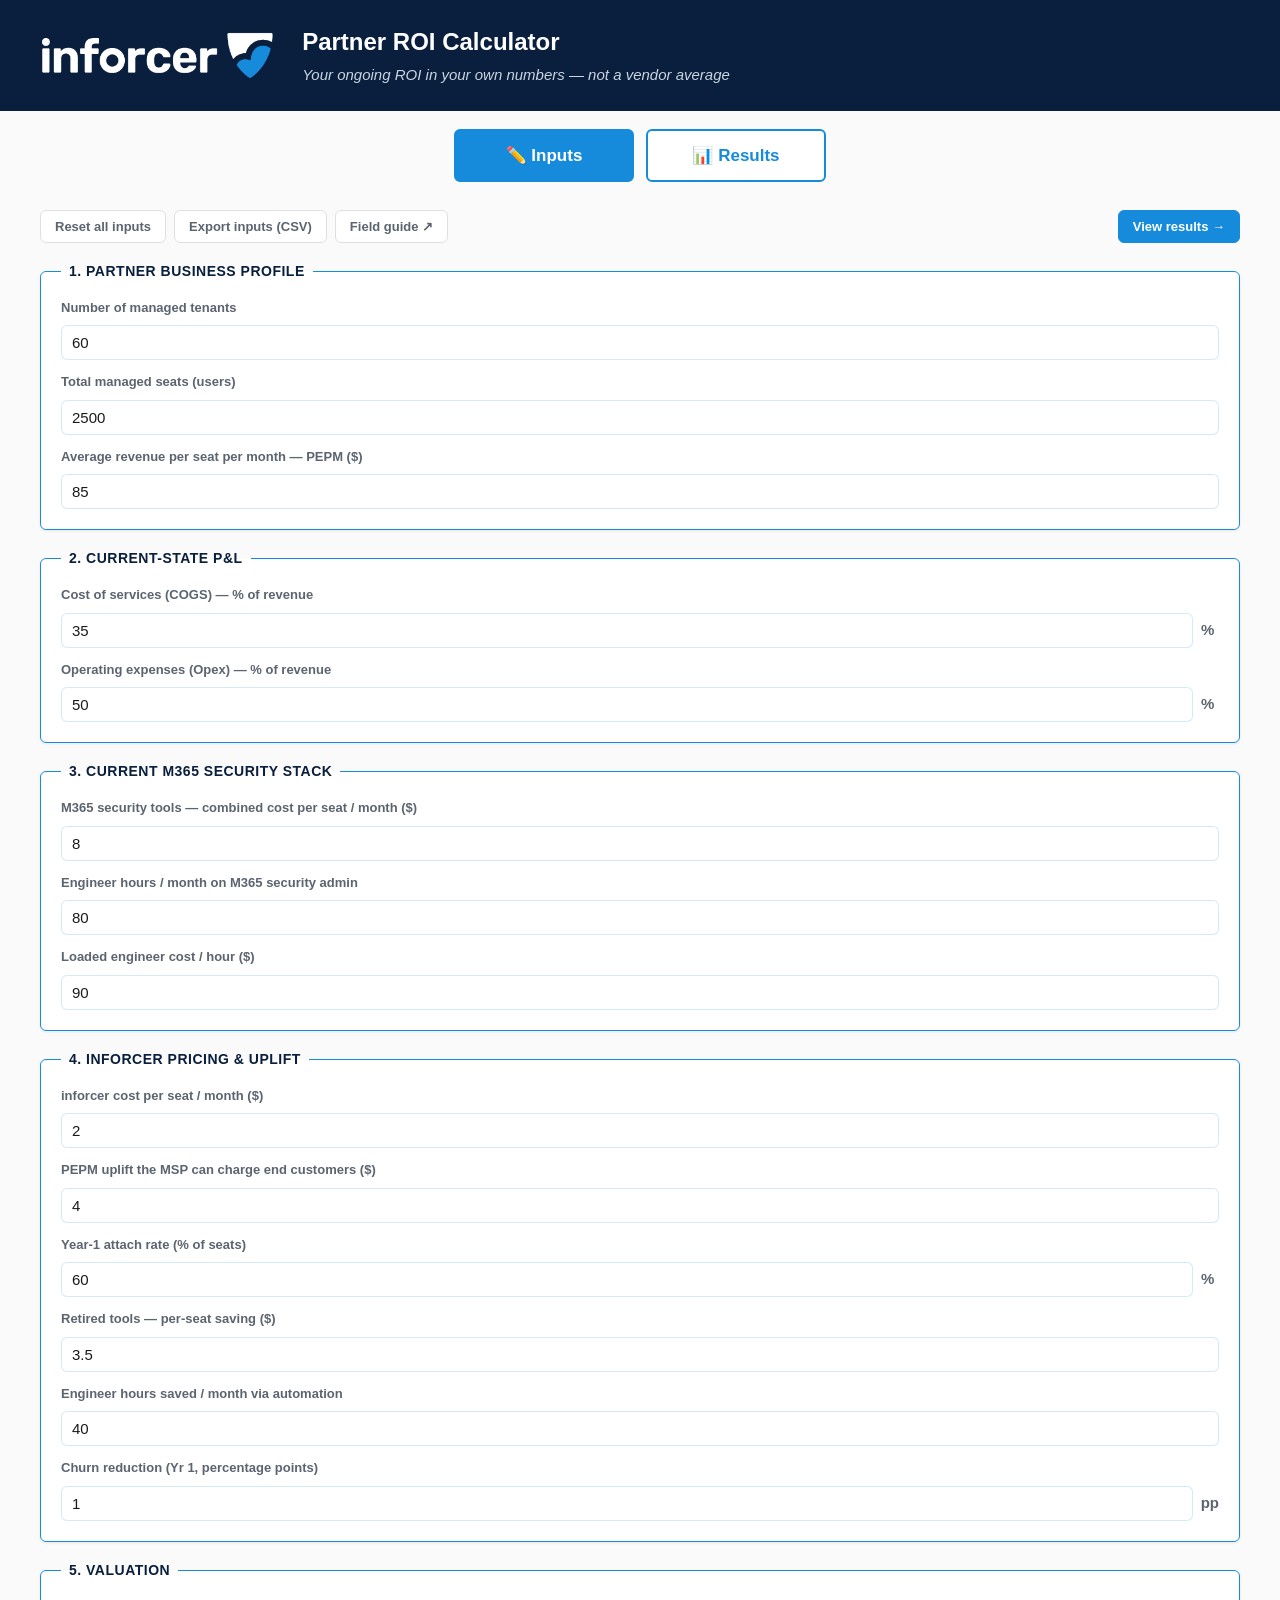
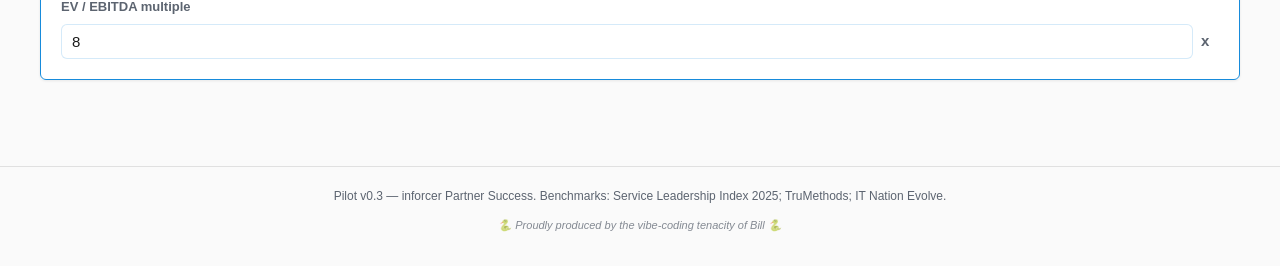
==== commit 43f5b9c0: "Add files via upload v0.5 add: field guide explainer page - polish: text errors" ====
--- a/index.html
+++ b/index.html
@@ -3,7 +3,7 @@
 <head>
   <meta charset="UTF-8" />
   <meta name="viewport" content="width=device-width, initial-scale=1.0" />
-  <title>Inforcer Partner ROI Calculator</title>
+  <title>inforcer Partner ROI Calculator</title>
   <link rel="stylesheet" href="styles.css" />
 </head>
 <body>
@@ -11,17 +11,17 @@
   <!-- ============================================ -->
   <!-- HEADER / BRAND BANNER                        -->
   <!-- ============================================ -->
-  <!-- The .brand block holds the Inforcer logo (white wordmark + blue
+  <!-- The .brand block holds the inforcer logo (white wordmark + blue
        tick). To swap for a different version, replace the src below. -->
   <header>
     <div class="header-inner">
       <div class="brand">
-        <img src="inforcer-logo.png" alt="Inforcer" />
+        <img src="inforcer-logo.png" alt="inforcer" />
       </div>
       <div class="brand-text">
         <h1>Partner ROI Calculator</h1>
         <p class="subtitle">
-          Your ongoing ROI in your own numbers — not a vendor average.
+          Your ongoing ROI in your own numbers — not a vendor average
         </p>
       </div>
     </div>
@@ -29,7 +29,7 @@
 
   <!-- Print-only header. Hidden on screen, shows on Cmd/Ctrl+P -->
   <div class="print-only print-header">
-    <h1>Inforcer Partner ROI — Summary</h1>
+    <h1>inforcer Partner ROI — Summary</h1>
     <p>Prepared <span id="print-date"></span> · All figures derived from partner-supplied inputs.</p>
   </div>
 
@@ -80,6 +80,13 @@
         <button id="export-inputs" type="button" class="btn-secondary">
           Export inputs (CSV)
         </button>
+        <a
+          id="open-guide"
+          href="field-guide.html"
+          target="_blank"
+          rel="noopener"
+          class="btn-secondary btn-link"
+        >Field guide ↗</a>
         <button id="go-results" type="button" class="btn-primary">
           View results →
         </button>
@@ -142,12 +149,12 @@
         </div>
       </fieldset>
 
-      <!-- Group 4: Inforcer pricing & uplift -->
-      <fieldset>
-        <legend>4. Inforcer pricing &amp; uplift</legend>
-
-        <div class="field">
-          <label for="inforcerCost">Inforcer cost per seat / month ($)</label>
+      <!-- Group 4: inforcer pricing & uplift -->
+      <fieldset>
+        <legend>4. inforcer pricing &amp; uplift</legend>
+
+        <div class="field">
+          <label for="inforcerCost">inforcer cost per seat / month ($)</label>
           <input type="number" id="inforcerCost" value="2" min="0" step="0.01" />
         </div>
 
@@ -233,7 +240,7 @@
           <div class="kpi-value" id="out-margin-current">—</div>
         </div>
         <div class="kpi">
-          <div class="kpi-label">🚀 EBITDA margin — with Inforcer</div>
+          <div class="kpi-label">🚀 EBITDA margin — with inforcer</div>
           <div class="kpi-value" id="out-margin-new">—</div>
         </div>
       </div>
@@ -245,7 +252,7 @@
           <tr>
             <th>Line item</th>
             <th>Current</th>
-            <th>With Inforcer</th>
+            <th>With inforcer</th>
             <th>Δ</th>
           </tr>
         </thead>
@@ -321,7 +328,7 @@
 
   <footer>
     <p>
-      Pilot v0.3 — Inforcer Partner Success.
+      Pilot v0.3 — inforcer Partner Success.
       Benchmarks: Service Leadership Index 2025; TruMethods; IT Nation Evolve.
     </p>
     <p class="signoff">
--- a/styles.css
+++ b/styles.css
@@ -1,16 +1,16 @@
 /* ============================================================
-   Inforcer Partner ROI Calculator — styles  (v0.3)
+   inforcer Partner ROI Calculator — styles  (v0.3)
    ============================================================ */
 
 /* ---- 1. Design tokens (colours, fonts, spacing) ----
-   Two Inforcer brand colours. --inforcer-blue is the deep navy used
+   Two inforcer brand colours. --inforcer-blue is the deep navy used
    for the header (lets the white-and-blue logo pop), and the lighter
    --inforcer-blue-light is the official brand blue lifted directly
    from the logo PNG — used for the tab underline, primary buttons,
    KPI numbers, and accents. Re-skin the whole site from these two. */
 :root {
   --inforcer-blue: #0A1F3D;       /* deep navy — header background */
-  --inforcer-blue-light: #178BDB; /* official Inforcer brand blue (from logo) */
+  --inforcer-blue-light: #178BDB; /* official inforcer brand blue (from logo) */
   --accent: #2E86AB;
   --result-bg: #E8F4F8;
   --input-bg: #FFF8DC;
@@ -30,6 +30,15 @@
 /* ---- 2. Reset + base ---- */
 * { box-sizing: border-box; }
 
+/* Always reserve space for the vertical scrollbar, even when the page
+   is short enough not to need one. Without this, switching between a
+   long view (Inputs) and a short view (Results) makes the scrollbar
+   appear and disappear — which shifts every centred element on the
+   page by ~7-8px. This forces the scrollbar lane to always be there. */
+html {
+  overflow-y: scroll;
+}
+
 body {
   font-family: var(--font-body);
   font-size: 15px;
@@ -69,7 +78,7 @@
   flex-wrap: wrap;
 }
 
-/* The brand block holds the Inforcer logo (white wordmark + blue tick).
+/* The brand block holds the inforcer logo (white wordmark + blue tick).
    The image sits at 48px tall on desktop, 36px on mobile. */
 .brand {
   display: flex;
@@ -302,7 +311,7 @@
   font-weight: 600;
 }
 
-/* Calculated output cells — Current and With-Inforcer columns. The
+/* Calculated output cells — Current and With-inforcer columns. The
    Δ column is left alone so the .positive / .negative semantic
    colours can still apply there. */
 .pl-table tbody td:nth-child(2),
@@ -469,6 +478,15 @@
   color: white;
 }
 
+/* When an <a> tag is used as a button (e.g. the Field guide link),
+   strip the default browser link styling so it matches the buttons
+   next to it. The .btn-secondary rules above still give it the look. */
+.btn-link {
+  text-decoration: none;
+  display: inline-block;
+  line-height: normal;
+}
+
 .outputs-header {
   display: flex;
   justify-content: space-between;
@@ -486,25 +504,112 @@
   flex-wrap: wrap;
 }
 
-/* ---- 9. Print stylesheet ---- */
+/* ---- 9. Field guide page ----
+   The field-guide.html page reuses the same header, footer and design
+   tokens. These rules style only what's specific to the guide. */
+.guide-nav {
+  max-width: 1280px;
+  margin: 0 auto;
+  padding: 18px 40px 0 40px;
+}
+
+.guide-back {
+  display: inline-block;
+  color: var(--inforcer-blue-light);
+  text-decoration: none;
+  font-weight: 700;
+  font-size: 14px;
+  padding: 6px 0;
+  border-bottom: 1.5px solid transparent;
+  transition: border-color 0.15s ease;
+}
+
+.guide-back:hover {
+  border-bottom-color: var(--inforcer-blue-light);
+}
+
+.guide-intro {
+  background: var(--result-bg);
+  border: 1.5px solid var(--inforcer-blue-light);
+  border-radius: var(--radius);
+  padding: 18px 22px;
+  margin-bottom: 28px;
+  font-size: 15px;
+  color: var(--text);
+}
+
+.guide-intro p { margin: 0 0 8px 0; }
+.guide-intro p:last-child { margin-bottom: 0; }
+
+.guide-outro { margin-top: 28px; }
+.guide-outro h2 { margin-bottom: 10px; }
+.guide-cta { margin-top: 14px; }
+
+.guide-section { margin-bottom: 28px; }
+
+.guide-section h2 {
+  color: var(--inforcer-blue);
+  font-size: 20px;
+  margin: 0 0 14px 0;
+  padding-bottom: 8px;
+  border-bottom: 2px solid var(--inforcer-blue-light);
+}
+
+.guide-field {
+  background: white;
+  border: 1.5px solid var(--inforcer-blue-light);
+  border-radius: var(--radius);
+  padding: 18px 22px;
+  margin-bottom: 14px;
+  box-shadow: var(--shadow);
+}
+
+.guide-field h3 {
+  color: var(--inforcer-blue-light);
+  font-size: 17px;
+  margin: 0 0 12px 0;
+}
+
+.guide-field p {
+  margin: 0 0 8px 0;
+  font-size: 14px;
+  line-height: 1.55;
+  color: var(--text);
+}
+
+.guide-field .guide-q {
+  font-size: 11px;
+  font-weight: 700;
+  color: var(--inforcer-blue);
+  text-transform: uppercase;
+  letter-spacing: 0.6px;
+  margin-top: 12px;
+  margin-bottom: 2px;
+}
+
+.guide-field .guide-q:first-of-type { margin-top: 0; }
+
+/* ---- 10. Print stylesheet ---- */
 .print-only { display: none; }
 .print-header h1 { color: var(--inforcer-blue); margin-bottom: 4px; }
 .print-header p { color: var(--text-muted); font-size: 13px; }
 
 @media print {
-  /* When printing, force the Results panel visible regardless of
-     the on-screen tab state, and hide everything else. */
-  header,
-  footer,
-  .tabstrip,
-  .inputs,
-  .toolbar,
-  .outputs-header .results-actions,
-  .psm-notes {
+  /* When printing the CALCULATOR, force the Results panel visible
+     regardless of tab state, and hide everything else. The :not(.guide)
+     selector means none of this applies on the field-guide page —
+     that page prints in full. */
+  body:not(.guide) header,
+  body:not(.guide) footer,
+  body:not(.guide) .tabstrip,
+  body:not(.guide) .inputs,
+  body:not(.guide) .toolbar,
+  body:not(.guide) .outputs-header .results-actions,
+  body:not(.guide) .psm-notes {
     display: none !important;
   }
 
-  #panel-results.hidden { display: block !important; }
+  body:not(.guide) #panel-results.hidden { display: block !important; }
 
   .print-only { display: block; }
   .print-header {
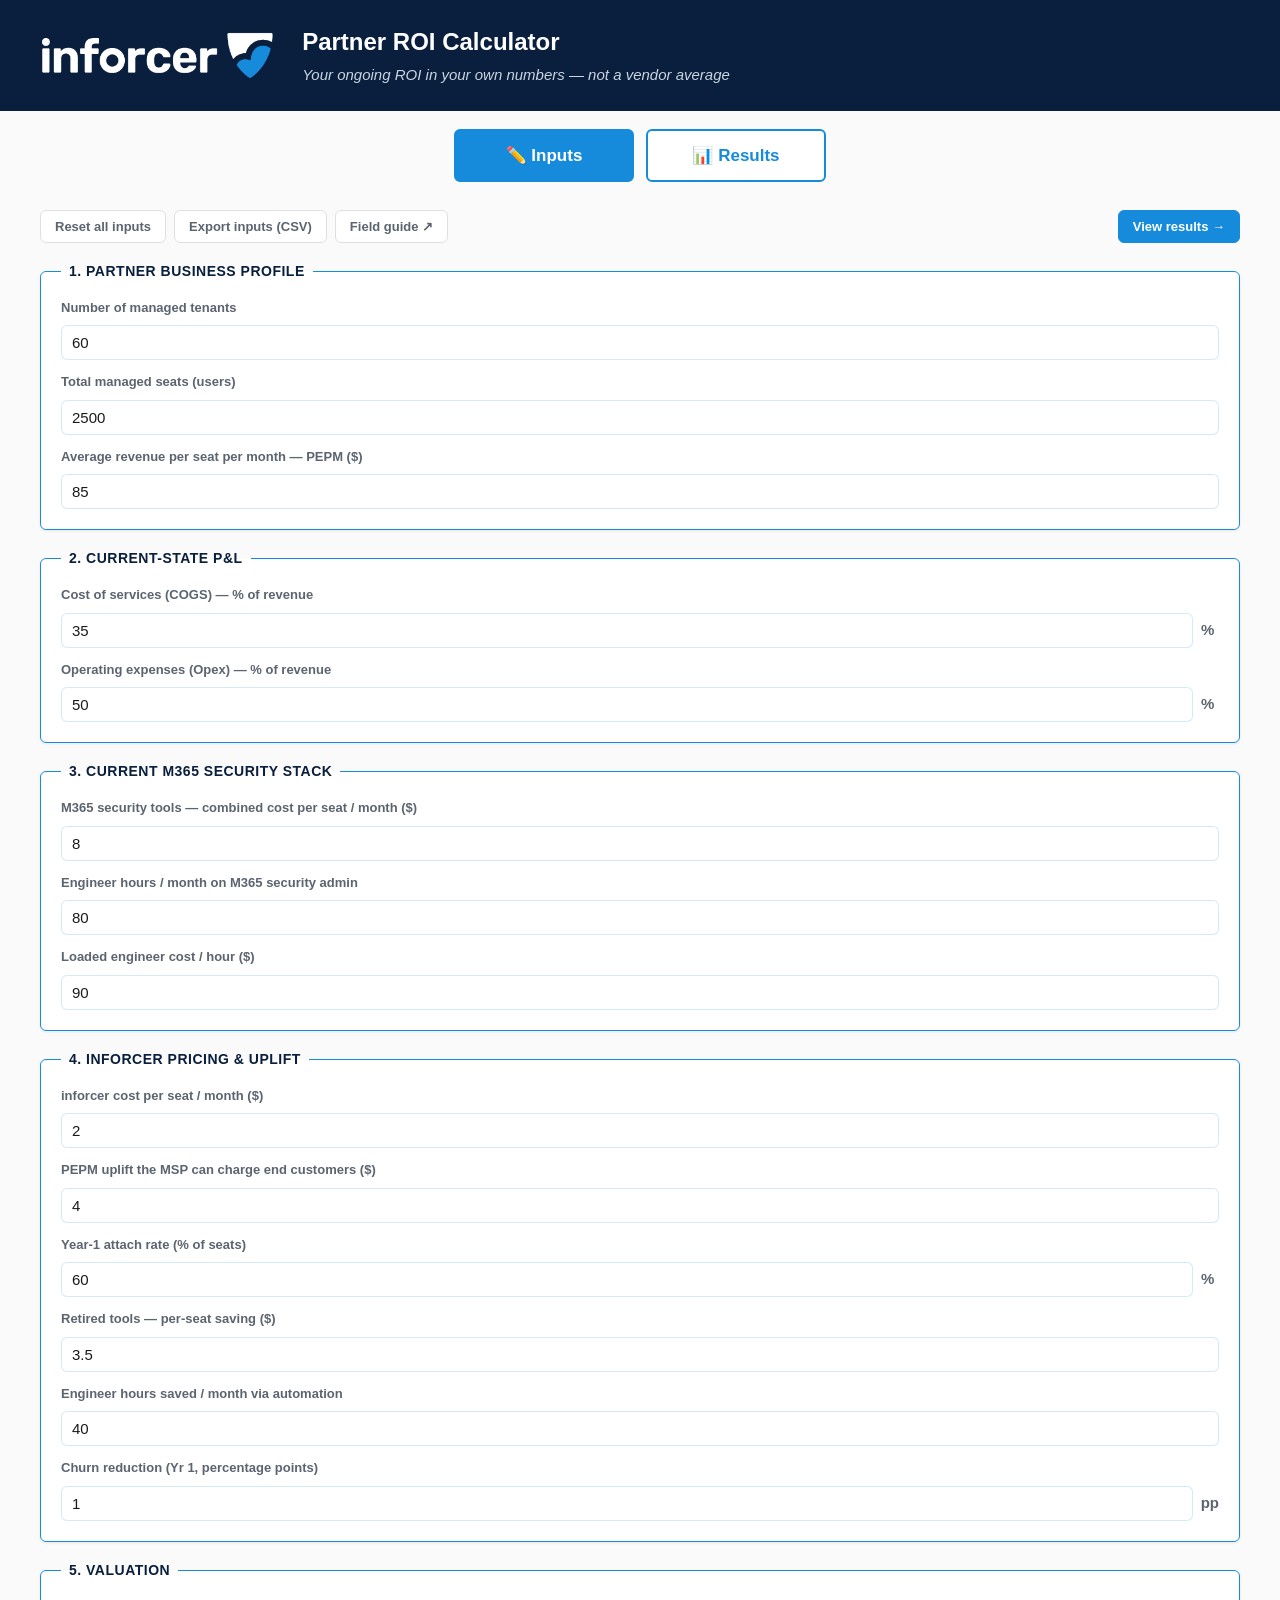
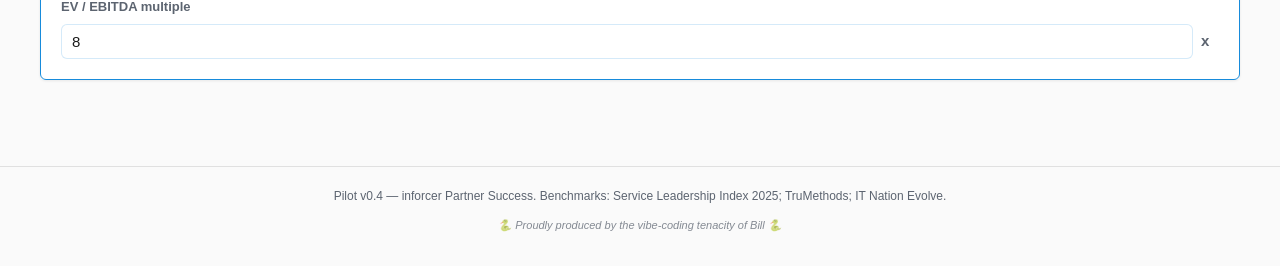
==== commit 31e66bbb: "Add files via upload v0.6 update: revised README.md" ====
--- a/index.html
+++ b/index.html
@@ -328,7 +328,7 @@
 
   <footer>
     <p>
-      Pilot v0.3 — inforcer Partner Success.
+      Pilot v0.4 — inforcer Partner Success.
       Benchmarks: Service Leadership Index 2025; TruMethods; IT Nation Evolve.
     </p>
     <p class="signoff">
--- a/styles.css
+++ b/styles.css
@@ -1,5 +1,5 @@
 /* ============================================================
-   inforcer Partner ROI Calculator — styles  (v0.3)
+   inforcer Partner ROI Calculator — styles  (v0.4)
    ============================================================ */
 
 /* ---- 1. Design tokens (colours, fonts, spacing) ----
